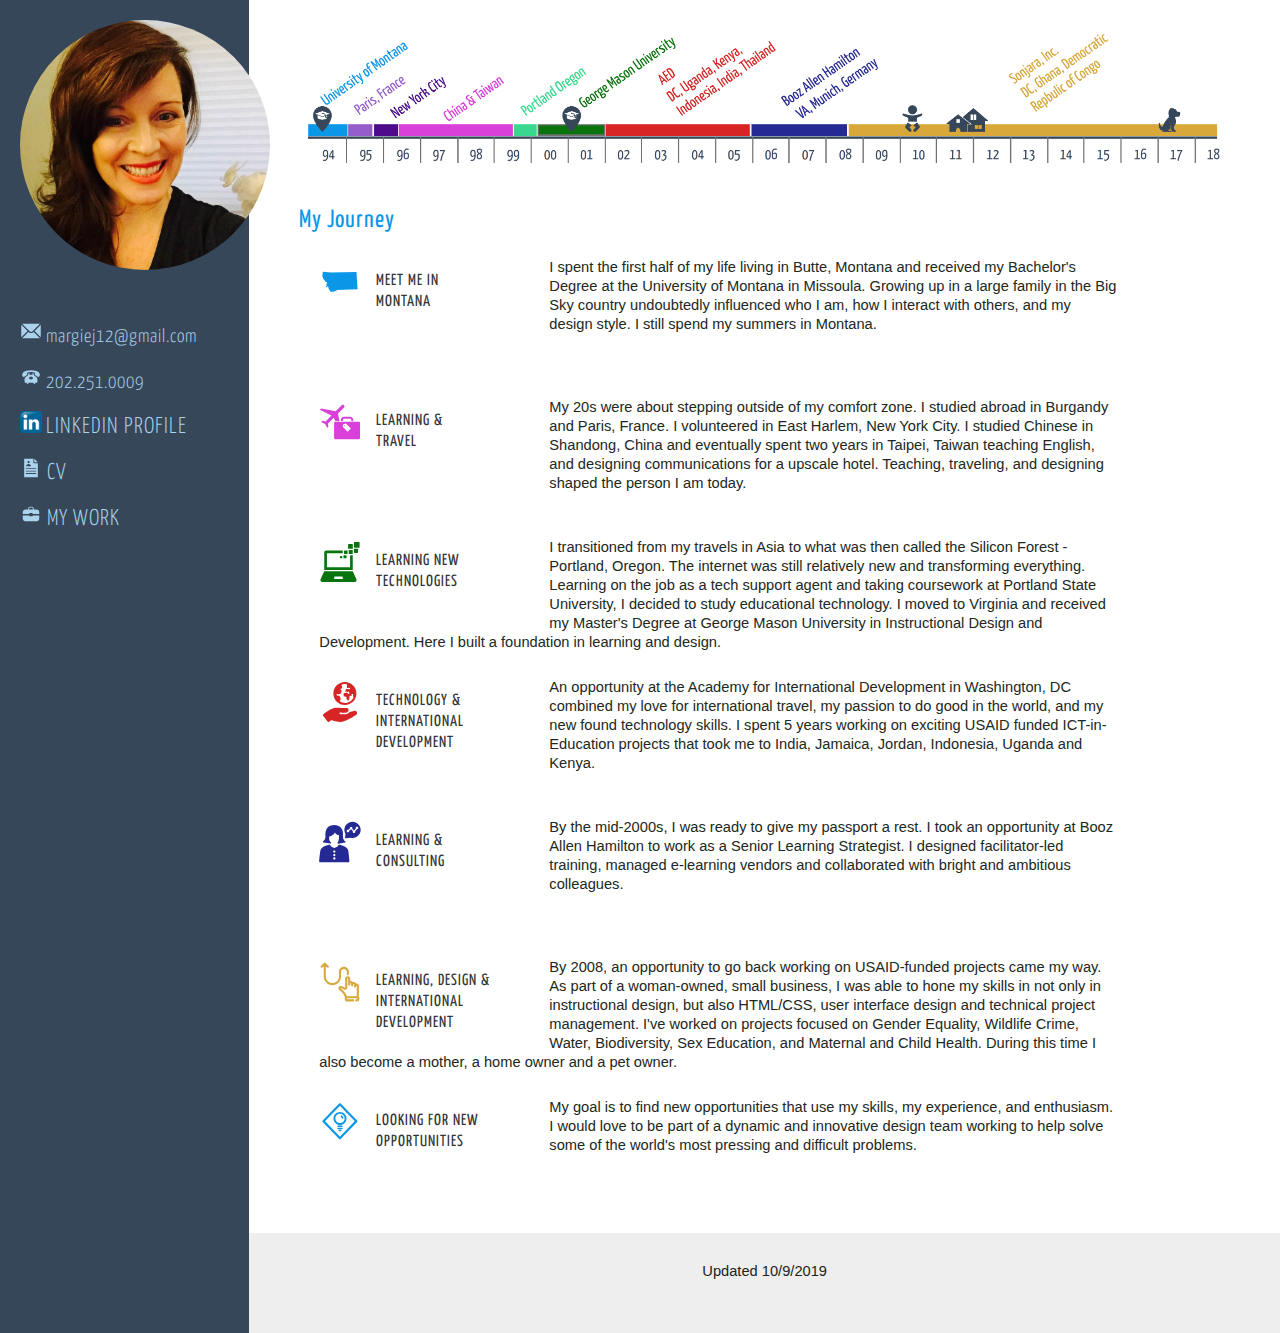
==== about.html @ 14c12695 "Improved icons" ====
<!doctype html>
<html lang="en">
<head>
<meta charset="utf-8">
<meta property="og:site_name" content="Margie Joyce Portfoilio" />
<meta property="og:title" content="Margie Joyce Design Portfolio" />
<meta property="og:image" content="images/mjoyce.png" />
<meta name="description" content="tbd" />
<meta name="keywords" content="Margie Joyce, Instructional Design, Learning and Design, Learning Strategist" />
<meta name="viewport" content="width=device-width, user-scalable=no"/>
<title>Margie Joyce, Learning and Design Strategist</title>
<link href="css/main.css" rel="stylesheet" type="text/css"> 
<link href="css/grid.css" rel="stylesheet" type="text/css"> 
<link href="css/mobile.css" rel="stylesheet" type="text/css"> 
<link href="css/fontello.css?" rel="stylesheet" type="text/css"> 
<link href="https://fonts.googleapis.com/css?family=Roboto:400,100italic,300italic,400italic,500,500italic,700,700italic,900,900italic,100,300' rel='stylesheet' type='text/css">
<link href="https://fonts.googleapis.com/css?family=Yanone+Kaffeesatz:200,300,400,700" rel="stylesheet">
</head>
<body>
<div id="utility_bar">
</div>
<div id="layout">
  <div id="leftnav">
    <div class="photo"><a href="index.html"><img src="images/mjoyce.jpeg" alt=""/></a></div>
    <div id="info"><img style="height: 22px; color: #fff" src="images/email.svg" alt="email icon"/> margiej12@gmail.com
      <p><img style="height: 22px; color: #fff" src="images/phone.svg" alt="phone icon"/>  202.251.0009</p>
    <p><img src="images/Linkedin.png" width="22" height="22" alt="linkedin"/> <a href="https://www.linkedin.com/in/margiejoyce12/" target="_blank">LINKEDIN PROFILE</a></p>
    <p><img style="height: 22px; color: #fff" src="images/resume.svg" alt="resume icon"/><a href="/resume.pdf" target="_blank"> CV</a></p>
    <p><img style="height: 22px;" src="images/work.svg" alt="work icon"/><a href="index.html"> My Work</a></p>
	</div></div>
  <div class="container"> 
    <div id="content">
		   <p><img src="images/timeline.png" width="100%" alt="timeline from 1994 to 2018"/></p>
     <h2>My Journey</h2>
	  <div class="card">
	    <h2><img src="images/montana.svg" alt="montana icon"/> Meet Me in<br>
Montana</h2>
       I spent the first half of my life living in Butte, Montana and received my Bachelor's Degree at the University of Montana in Missoula. Growing up in a large family in the Big Sky country undoubtedly influenced who I am, how I interact with others, and my design style. I still spend my summers in Montana.</div>
      <div class="card">
        <h2><img src="images/travel_pink.svg" alt="airplane icon"/> Learning &amp;<br>
Travel</h2>
        My 20s were about stepping outside of my comfort zone. I studied abroad in Burgandy and Paris, France. I volunteered in East Harlem, New York City. I studied Chinese in Shandong, China and eventually spent two years  in Taipei, Taiwan teaching English, and designing communications for a upscale hotel. Teaching, traveling, and designing shaped the person I am today.</div>
      <div class="card">
        <h2><img src="images/tech_green.svg" alt="mouse icon"/> Learning New Technologies</h2>
        I transitioned from my travels in Asia to what was then called the Silicon Forest - Portland, Oregon. The internet was still relatively new and transforming everything. Learning on the job as a tech support agent and taking coursework at Portland State University, I decided to  study educational technology. I moved to Virginia and received my Master's Degree at George Mason University in Instructional Design and Development. Here I built a foundation in learning and design. </div>
      <div class="card">
        <h2><img src="images/international.svg" alt="resume icon"/> TechnologY &amp; International Development</h2>
        An opportunity at the Academy for International Development in Washington, DC combined my love for international travel, my passion to do good in the world, and my new found technology skills. I spent 5 years working on exciting USAID funded ICT-in-Education projects that took me to India, Jamaica, Jordan, Indonesia, Uganda and Kenya.</div>
      <div class="card">
        <h2><img src="images/consulting.svg" alt="resume icon"/>  learning &amp;<br>
        Consulting</h2>
        By the mid-2000s, I was ready to give my passport a rest. I took an opportunity at Booz Allen Hamilton to work as a Senior Learning Strategist. I designed facilitator-led training, managed e-learning vendors and collaborated with bright and ambitious colleagues.</div>
      <div class="card">
        <h2><img src="images/ux_gold.svg" alt="ux patterns icon"/>  learning, Design &amp; International development </h2>
        By 2008, an opportunity to go back working on USAID-funded projects came my way. As part of a woman-owned, small business, I was able to hone my skills in not only in instructional design, but also HTML/CSS, user interface design and technical project management. I've worked on projects focused on Gender Equality, Wildlife Crime, Water, Biodiversity, Sex Education, and Maternal and Child Health. During this time I also become a mother, a home owner and a pet owner.</div>
      <div class="card">
        <h2> <img src="images/new_ops.svg" alt="ux patterns icon"/>looking for new opportunities </h2>
        My goal is to find new opportunities that use my skills, my experience, and enthusiasm. I would love to be part of a dynamic and innovative design team working to help solve some of the world's most pressing and difficult problems. </div>
     
    </div>

	<div class="footer">Updated 10/9/2019</div></div>
</body>
</html>
---- css/main.css ----
@charset "utf-8";
/* CSS Document */


/* Color Palette:

#212721 - black
#438FB2 - turquoise
#003B56 - dark green
*/


html, body {
    height: 100%;
}

* {
	box-sizing: border-box;
	-webkit-print-color-adjust: exact;
}

body  {
margin: 0;
font-family: 'Roboto', sans-serif;	
font-size: 11pt;
line-height: 120%;
font-style: normal;
color: #212721;
vertical-align: top;
text-align: left;
background-color:#FFF;
padding:0px;
}

H1, H2, H3, H4, H5, H6 { 
font-family: 'Yanone Kaffeesatz', sans-serif;
letter-spacing: 1px;
}

H1 {
font-size: 420%;
letter-spacing:3px;
text-transform:uppercase;
font-weight:300;
vertical-align:bottom;
color:#37475A;
margin-bottom: 0px;
line-height: 100%;
}

H2 {
font-size: 170%;
font-weight:400;
letter-spacing:1px;
margin-bottom:0px;
color: #0A97E8;
line-height: 130%;
}

H3 {
font-size: 150%;
font-weight: 400;
line-height: 120%;
}


H4 {
font-size: 110%;
font-weight:600;
}

a:link {
	color:#0A97E8;
	text-decoration: none;
	font-family: 'Yanone Kaffeesatz', sans-serif;
	font-size: 120%;
}

a:visited {
	color: #0A97E8;
	text-decoration: none;
}

a:hover {
	color: #0A97E8;
	text-decoration: underline;
	font-family: 'Yanone Kaffeesatz', sans-serif;
}

a.button {
    color: #fff;
    font-weight: 500;
}

#layout 
{
    display: flex;
  
}

#layout .content {
    flex: 1;
    margin: 0 20px;
}

#layout .content #container
{
	margin-top: 0;
}

#leftnav {
    background-color: #37475A;
    color: #ABD3EB;
    width: 300px;
    padding: 20px;
	font-size: 130%;
	font-weight: 300;
	letter-spacing: 1px;
	font-family: 'Yanone Kaffeesatz', sans-serif;	
}

#leftnav a{
	color:#ABD3EB;
	text-decoration: none;
	text-transform: uppercase;
	
}
.blue_panel {
background-color: #ABD3EB;
width: 100%;
margin: 0px;
padding: 20px 50px;
min-height: 400px;
	
}

.container {
width: 100%;
}

#content {
padding: 15px 50px;
}

.box{
width: 250px;
height: 300px;
padding: 15px;
}

.box img {
width: 50px;
float:left;
margin-right: 12px;	
}


.photo {
width: 300px;
position: absolute;
top: 20px;
display: block;
}

.photo img {
width: 250px;
border-radius: 50%;
display: block;
}

.footer {
min-height: 100px;
color: #222;
padding: 30px;
background-color: #eee;
text-align: center;
}

.card {
width: 90%;
padding: 20px;
height: 100px;
margin-bottom: 40px;
line-height: 130%;

}

.card h2 {
	float:left;
	margin-right: 30px;
	text-transform: uppercase;
	font-size: 110%;
	width: 200px;
	color: #333;
	margin-bottom: 15px;

}

.card  img {
    height: 42px;
    float: left;
    margin-right: 15px;
    margin-top: -10px;
	margin-bottom: 25px
}

#title {
	color: #fff;
	margin-top: 250px;
}

#header_panel {
width: 100%;
margin: 0px;
padding: 20px 50px;
background: #DBE5E9;
	
}



.gray_panel {
    background-color:  #DBE5E9;
    width: 100%;
    margin: 0px;
    padding: 20px 100px 50px 50px;
    min-height: auto;
    line-height: 140%;
    font-size: 115%;
}

.white_panel {
    background-color:#ededed;
    width: 100%;
    margin: 0px;
    padding: 10px 40px;
    min-height: auto;
    line-height: 140%;
    font-size: 115%;
}

#info {
	margin-top: 300px
}

.button {
    background: #37475A;
    color: #fff;
    padding: 12px;
    border-radius: 4px;
    display: block;
    width: 200px;
    text-align: center;
    text-decoration: none;
	margin-top: 12px;
}
---- css/grid.css ----
@charset "utf-8";
/* CSS Document */

/*  RESPONSIVE GRID SECTIONS  */

.section {
	clear: both;
	padding: 0px;
	margin: 0px;
}

/*  COLUMN SETUP  */
.col {
	display: block;
	float:left;
	margin: 1% 0 1% .99%;
}
.col:first-child { margin-left: 0; }

/*  GROUPING  */
.group:before,
.group:after { content:""; display:table; }
.group:after { clear:both;}
.group { zoom:1; /* For IE 6/7 */ }

/* GRID OF TWO */
.span_1_of_2 {
    width: 48.2%;
}
.span_2_of_2 {
	width: 100%;
}

/*  GRID OF THREE  */
.span_3_of_3 {
	width: 100%;
}
.span_2_of_3 {
	width: 66.1%;
}
.span_1_of_3 {
	width: 32.2%;
}

/*  GRID OF FOUR  */
.span_4_of_4 {
	width: 100%;
}
.span_3_of_4 {
	width: 75%;
}
.span_2_of_4 {
	width: 48%;
}
.span_1_of_4 {
	width: 24.8%;
}
.col.span_1_of_4 {
    margin: 0 0 1px 1px;
}


/*  GRID OF FIVE  */
.span_5_of_5 {
	width: 100%;
}
.span_4_of_5 {
	width: 79.68%;
}
.span_3_of_5 {
	width: 59.36%;
}
.span_2_of_5 {
	width: 39.04%;
}
.span_1_of_5 {
	width: 18.72%;
}

/*  GRID OF SEVEN   ============================================================================= */


.span_7_of_7 {
	width: 100%;
}

.span_6_of_7 {
	width: 85.48%;
}

.span_5_of_7 {
  	width: 70.97%;
}

.span_4_of_7 {
  	width: 56.45%;
}

.span_3_of_7 {
  	width: 41.94%;
}

.span_2_of_7 {
  	width: 27.42%;
}

.span_1_of_7 {
  	width: 13.8%;
}
.col.span_1_of_7 {
    margin: 0 0 0 5px;
}


/*  GRID OF EIGHT  */
.span_8_of_8 {
	width: 100%;
}

.span_7_of_8 {
  	width: 87.35%;
}

.span_6_of_8 {
  	width: 74.7%;
}

.span_5_of_8 {
  	width: 62.05%;
}

.span_4_of_8 {
  	width: 49.4%;
}

.span_3_of_8 {
  	width: 36.75%;
}

.span_2_of_8 {
  	width: 24.1%;
}

.span_1_of_8 {
  	width: 11.45%;
}

/*  GO FULL WIDTH BELOW 480 PIXELS */
@media only screen and (max-width: 480px) {
	.col {  margin: 1% 0 1% 0%; }
	.span_1_of_8, .span_2_of_8, .span_3_of_8, .span_4_of_8, .span_5_of_8, .span_6_of_8, .span_7_of_8, .span_8_of_8 { width: 100%; }
}

@media only screen and (max-width: 480px) {
	.col {  margin: 1% 0 1% 0%; }
	.span_1_of_5, .span_2_of_5, .span_3_of_5, .span_4_of_5, .span_5_of_5 { width: 100%; }
}
---- css/mobile.css ----
@charset "utf-8";
/* CSS Document */

/*  GO FULL WIDTH BELOW 1200 PIXELS */
@media only screen and (max-width: 1200px) {
	#content{
	width:	100%;
	padding: 20px;
	}
}


/*  GO FULL WIDTH BELOW 800 PIXELS */
@media only screen and (max-width: 800px) {
.photo img{
	width:	100px;
	}
	
#leftnav {
    width: 180px;
    padding: 12px;
    font-size: 70%;
}
	
	.blue_panel {
    width: 100%;
    padding: 20px 20px;
}
	.box {
    width: 100%;
    height: auto;
    padding: 12px;
	font-size: 80%;
}
	
	.box h3 {
    font-size: 130%;
	}
	
	#info {
	margin-top: 120px;
}

#header h1{
 	font-size: 200%;
	font-weight: 500;
	
}	

#header h2 {
		font-size: 100%
	}
	
.col.span_1_of_2
	{
		width: 100%;
	}

.col.span_1_of_3
	{
		width: 100%;
	}
	
.col.span_2_of_3 {

    width: 100%;

}

.col.span_1_of_4 {

    width: 100%;

}

.gray_panel {
	padding: 12px 20px;
	font-size: 100%;
	}
	
.white_panel {
	padding: 12px 20px;
	font-size: 100%;
	}	
#header_panel {
padding: 20px;
	
}	
	

}
/*  GO FULL WIDTH BELOW 480 PIXELS */
@media only screen and (max-width: 480px) {
	.col {  margin: 1% 0 1% 0%; }
	.span_1_of_8, .span_2_of_8, .span_3_of_8, .span_4_of_8, .span_5_of_8, .span_6_of_8, .span_7_of_8, .span_8_of_8 { width: 100%; }
}

@media only screen and (max-width: 480px) {
	.col {  margin: 1% 0 1% 0%; }
	.span_1_of_5, .span_2_of_5, .span_3_of_5, .span_4_of_5, .span_5_of_5 { width: 100%; }
}
---- css/fontello.css ----
@font-face {
  font-family: 'fontello';
  src: url('../font/fontello.eot?28013731');
  src: url('../font/fontello.eot?28013731#iefix') format('embedded-opentype'),
       url('../font/fontello.woff2?28013731') format('woff2'),
       url('../font/fontello.woff?28013731') format('woff'),
       url('../font/fontello.ttf?28013731') format('truetype'),
       url('../font/fontello.svg?28013731#fontello') format('svg');
  font-weight: normal;
  font-style: normal;
}
/* Chrome hack: SVG is rendered more smooth in Windozze. 100% magic, uncomment if you need it. */
/* Note, that will break hinting! In other OS-es font will be not as sharp as it could be */
/*
@media screen and (-webkit-min-device-pixel-ratio:0) {
  @font-face {
    font-family: 'fontello';
    src: url('../font/fontello.svg?28013731#fontello') format('svg');
  }
}
*/
 
 [class^="icon-"]:before, [class*=" icon-"]:before {
  font-family: "fontello";
  font-style: normal;
  font-weight: normal;
  speak: none;
 
  display: inline-block;
  text-decoration: inherit;
  width: 1em;
  margin-right: .2em;
  text-align: center;
  /* opacity: .8; */
 
  /* For safety - reset parent styles, that can break glyph codes*/
  font-variant: normal;
  text-transform: none;
 
  /* fix buttons height, for twitter bootstrap */
  line-height: 1em;
 
  /* Animation center compensation - margins should be symmetric */
  /* remove if not needed */
  margin-left: .2em;
 
  /* you can be more comfortable with increased icons size */
  /* font-size: 120%; */
 
  /* Font smoothing. That was taken from TWBS */
  -webkit-font-smoothing: antialiased;
  -moz-osx-font-smoothing: grayscale;
 
  /* Uncomment for 3D effect */
  /* text-shadow: 1px 1px 1px rgba(127, 127, 127, 0.3); */
}
 
.icon-search:before { content: '\e800'; } /* '' */
.icon-mail:before { content: '\e801'; } /* '' */
.icon-mail-alt:before { content: '\e802'; } /* '' */
.icon-bookmark:before { content: '\e803'; } /* '' */
.icon-flag:before { content: '\e804'; } /* '' */
.icon-edit:before { content: '\e805'; } /* '' */
.icon-comment:before { content: '\e806'; } /* '' */
.icon-chat:before { content: '\e807'; } /* '' */
.icon-comment-empty:before { content: '\e808'; } /* '' */
.icon-chat-empty:before { content: '\e809'; } /* '' */
.icon-attention:before { content: '\e80a'; } /* '' */
.icon-file-pdf:before { content: '\e80b'; } /* '' */
.icon-rss:before { content: '\e80c'; } /* '' */
.icon-menu:before { content: '\e80d'; } /* '' */
.icon-cog-1:before { content: '\e80e'; } /* '' */
.icon-cog-alt:before { content: '\e80f'; } /* '' */
.icon-sliders:before { content: '\e810'; } /* '' */
.icon-calendar:before { content: '\e811'; } /* '' */
.icon-down-open:before { content: '\e812'; } /* '' */
.icon-left-open:before { content: '\e813'; } /* '' */
.icon-up-open:before { content: '\e814'; } /* '' */
.icon-angle-double-left:before { content: '\e815'; } /* '' */
.icon-angle-double-right:before { content: '\e816'; } /* '' */
.icon-sort-up:before { content: '\e817'; } /* '' */
.icon-cubes:before { content: '\e818'; } /* '' */
.icon-brush:before { content: '\e819'; } /* '' */
.icon-user:before { content: '\e81a'; } /* '' */
.icon-user-add:before { content: '\e81b'; } /* '' */
.icon-info-circled:before { content: '\e81c'; } /* '' */
.icon-cog:before { content: '\e81d'; } /* '' */
.icon-down-open-1:before { content: '\e81e'; } /* '' */
.icon-left-open-1:before { content: '\e81f'; } /* '' */
.icon-right-open-1:before { content: '\e820'; } /* '' */
.icon-up-open-1:before { content: '\e821'; } /* '' */
.icon-arrows-ccw:before { content: '\e822'; } /* '' */
.icon-globe:before { content: '\e823'; } /* '' */
.icon-chart-line:before { content: '\e824'; } /* '' */
.icon-twitter-1:before { content: '\e825'; } /* '' */
.icon-facebook:before { content: '\e826'; } /* '' */
.icon-linkedin:before { content: '\e827'; } /* '' */
.icon-users-outline:before { content: '\e828'; } /* '' */
.icon-user-add-outline:before { content: '\e829'; } /* '' */
.icon-user-add-1:before { content: '\e82a'; } /* '' */
.icon-home:before { content: '\e82b'; } /* '' */
.icon-edit-1:before { content: '\e82c'; } /* '' */
.icon-cog-outline:before { content: '\e82d'; } /* '' */
.icon-cog-2:before { content: '\e82e'; } /* '' */
.icon-lightbulb:before { content: '\e82f'; } /* '' */
.icon-flow-merge:before { content: '\e830'; } /* '' */
.icon-puzzle:before { content: '\e831'; } /* '' */
.icon-twitter:before { content: '\e832'; } /* '' */
.icon-download:before { content: '\e833'; } /* '' */
.icon-chat-1:before { content: '\e834'; } /* '' */
.icon-spread:before { content: '\e835'; } /* '' */
.icon-acrobat:before { content: '\e836'; } /* '' */
.icon-download-alt:before { content: '\e837'; } /* '' */
.icon-lightbulb-1:before { content: '\e838'; } /* '' */
.icon-pencil:before { content: '\e839'; } /* '' */
.icon-doc:before { content: '\e83a'; } /* '' */
.icon-params:before { content: '\e83b'; } /* '' */
.icon-lightbulb-2:before { content: '\e83c'; } /* '' */
.icon-link:before { content: '\e83d'; } /* '' */
.icon-link-ext:before { content: '\e83e'; } /* '' */
.icon-link-ext-alt:before { content: '\e83f'; } /* '' */
.icon-gauge:before { content: '\e840'; } /* '' */
.icon-gauge-1:before { content: '\e841'; } /* '' */
.icon-print:before { content: '\e842'; } /* '' */
.icon-chart-bar:before { content: '\e843'; } /* '' */
.icon-chart-pie:before { content: '\e844'; } /* '' */
.icon-cancel:before { content: '\e845'; } /* '' */
.icon-ok:before { content: '\e846'; } /* '' */
.icon-picture:before { content: '\e847'; } /* '' */
.icon-trash:before { content: '\e848'; } /* '' */
.icon-doc-text-inv:before { content: '\e849'; } /* '' */
.icon-pin:before { content: '\e84a'; } /* '' */
.icon-bank:before { content: '\e84b'; } /* '' */
.icon-chat-2:before { content: '\e84c'; } /* '' */
.icon-toggle-on:before { content: '\e84d'; } /* '' */
.icon-pencil-1:before { content: '\e84e'; } /* '' */
.icon-help-circled:before { content: '\e84f'; } /* '' */
.icon-help-circled-alt:before { content: '\e850'; } /* '' */
.icon-clone-plus:before { content: '\e851'; } /* '' */
.icon-publish:before { content: '\e852'; } /* '' */
.icon-lock:before { content: '\e853'; } /* '' */
.icon-star:before { content: '\e854'; } /* '' */
.icon-star-empty:before { content: '\e855'; } /* '' */
.icon-star-half:before { content: '\e856'; } /* '' */
.icon-star-half-alt:before { content: '\e857'; } /* '' */
.icon-globe-alt-outline:before { content: '\e858'; } /* '' */
.icon-globe-alt:before { content: '\e859'; } /* '' */
.icon-arrows-cw:before { content: '\e85a'; } /* '' */
.icon-address:before { content: '\e85b'; } /* '' */
.icon-chart-pie-1:before { content: '\e85c'; } /* '' */
.icon-key:before { content: '\e85d'; } /* '' */
.icon-bookmark-empty:before { content: '\e85e'; } /* '' */
.icon-key-1:before { content: '\e85f'; } /* '' */
.icon-pencil-2:before { content: '\e860'; } /* '' */
.icon-level-up:before { content: '\e861'; } /* '' */
.icon-undo:before { content: '\e862'; } /* '' */
.icon-plus-squared:before { content: '\e863'; } /* '' */
.icon-minus:before { content: '\e864'; } /* '' */
.icon-attention-circled:before { content: '\e865'; } /* '' */
.icon-switch:before { content: '\e866'; } /* '' */
.icon-orientation-portrait:before { content: '\e867'; } /* '' */
.icon-orientation-landscape:before { content: '\e868'; } /* '' */
.icon-file-word:before { content: '\e869'; } /* '' */
.icon-plus:before { content: '\e86a'; } /* '' */
.icon-comms:before { content: '\e86b'; } /* '' */
.icon-docs:before { content: '\e86c'; } /* '' */
.icon-doc-text:before { content: '\e86d'; } /* '' */
.icon-megaphone:before { content: '\e86e'; } /* '' */
.icon-resize-full:before { content: '\e86f'; } /* '' */
.icon-down-big:before { content: '\e8ba'; } /* '' */
.icon-up-big:before { content: '\e8bd'; } /* '' */
.icon-list-numbered:before { content: '\e902'; } /* '' */
.icon-table:before { content: '\e907'; } /* '' */
.icon-check:before { content: '\e91a'; } /* '' */
.icon-check-empty:before { content: '\e91b'; } /* '' */
.icon-sort:before { content: '\e947'; } /* '' */
.icon-sort-down:before { content: '\e948'; } /* '' */
.icon-logout:before { content: '\f02d'; } /* '' */
.icon-upload:before { content: '\f02f'; } /* '' */
.icon-move:before { content: '\f047'; } /* '' */
.icon-clone:before { content: '\f24d'; } /* '' */
.icon-map-signs:before { content: '\f277'; } /* '' */
.icon-user-circle:before { content: '\f2bd'; } /* '' */
.icon-user-circle-o:before { content: '\f2be'; } /* '' */
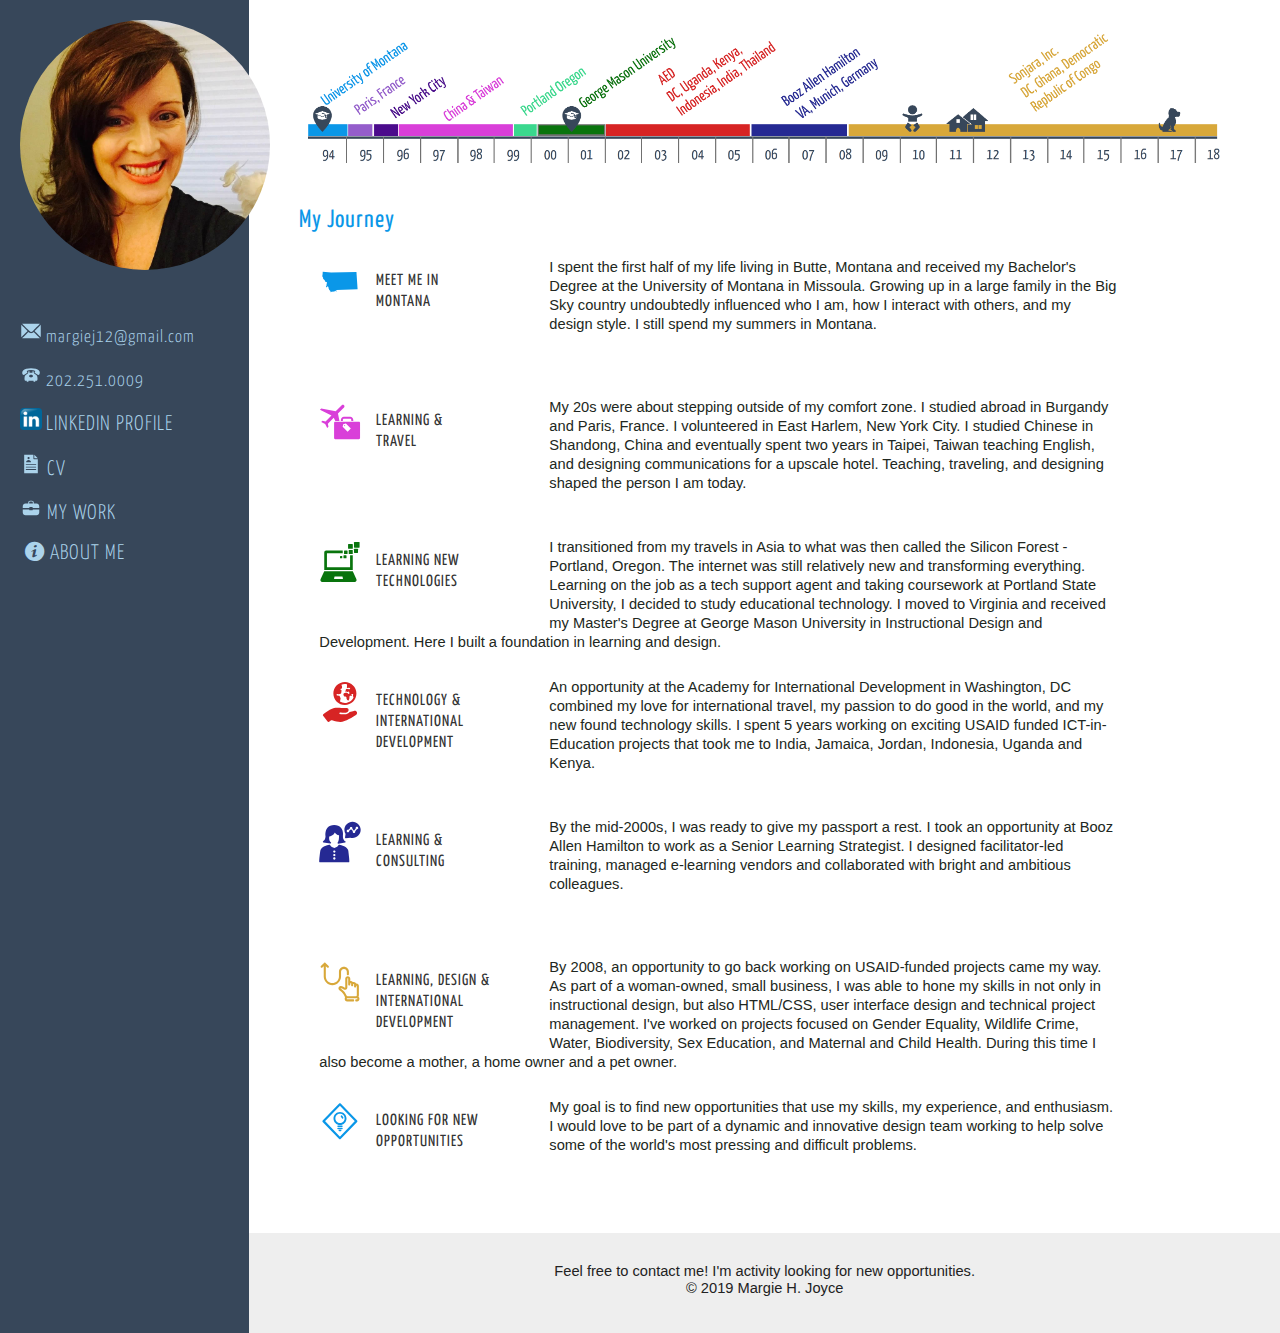
==== commit 360a8e27: "updated footer" ====
--- a/about.html
+++ b/about.html
@@ -24,9 +24,10 @@
     <div class="photo"><a href="index.html"><img src="images/mjoyce.jpeg" alt=""/></a></div>
     <div id="info"><img style="height: 22px; color: #fff" src="images/email.svg" alt="email icon"/> margiej12@gmail.com
       <p><img style="height: 22px; color: #fff" src="images/phone.svg" alt="phone icon"/>  202.251.0009</p>
-    <p><img src="images/Linkedin.png" width="22" height="22" alt="linkedin"/> <a href="https://www.linkedin.com/in/margiejoyce12/" target="_blank">LINKEDIN PROFILE</a></p>
+    <p><img src="images/Linkedin.png" width="22" height="22" alt="linkedin"/> <a href="https://www.linkedin.com/in/margiejoyce12/" target="_blank">LinkedIn Profile</a></p>
     <p><img style="height: 22px; color: #fff" src="images/resume.svg" alt="resume icon"/><a href="/resume.pdf" target="_blank"> CV</a></p>
     <p><img style="height: 22px;" src="images/work.svg" alt="work icon"/><a href="index.html"> My Work</a></p>
+	<p><a href="about.html"> <i class="icon-info-circled"></i>About Me </a></p>
 	</div></div>
   <div class="container"> 
     <div id="content">
@@ -59,7 +60,8 @@
      
     </div>
 
-	<div class="footer">Updated 10/9/2019</div></div>
+<div class="footer">Feel free to contact me! I'm activity looking for new opportunities.<br>
+© 2019 Margie H. Joyce</div>
 </body>
 </html>
 
--- a/css/main.css
+++ b/css/main.css
@@ -74,6 +74,7 @@
 	text-decoration: none;
 	font-family: 'Yanone Kaffeesatz', sans-serif;
 	font-size: 120%;
+	letter-spacing: 1px;
 }
 
 a:visited {
@@ -113,7 +114,7 @@
     color: #ABD3EB;
     width: 300px;
     padding: 20px;
-	font-size: 130%;
+	font-size: 120%;
 	font-weight: 300;
 	letter-spacing: 1px;
 	font-family: 'Yanone Kaffeesatz', sans-serif;	
@@ -123,6 +124,12 @@
 	color:#ABD3EB;
 	text-decoration: none;
 	text-transform: uppercase;
+	
+}
+
+#leftnav img {
+	height: 22px;
+	width: auto;
 	
 }
 .blue_panel {
@@ -157,13 +164,15 @@
 
 .photo {
 width: 300px;
+height: 300px;
 position: absolute;
 top: 20px;
 display: block;
 }
 
-.photo img {
+#leftnav .photo img {
 width: 250px;
+height: 250px;
 border-radius: 50%;
 display: block;
 }
--- a/css/mobile.css
+++ b/css/mobile.css
@@ -12,8 +12,9 @@
 
 /*  GO FULL WIDTH BELOW 800 PIXELS */
 @media only screen and (max-width: 800px) {
-.photo img{
-	width:	100px;
+#leftnav .photo img {
+width: 100px;
+height: 100px;
 	}
 	
 #leftnav {
@@ -22,7 +23,13 @@
     font-size: 70%;
 }
 	
-	.blue_panel {
+#leftnav img {
+    height: 14px;
+}
+	
+	
+	
+.blue_panel {
     width: 100%;
     padding: 20px 20px;
 }
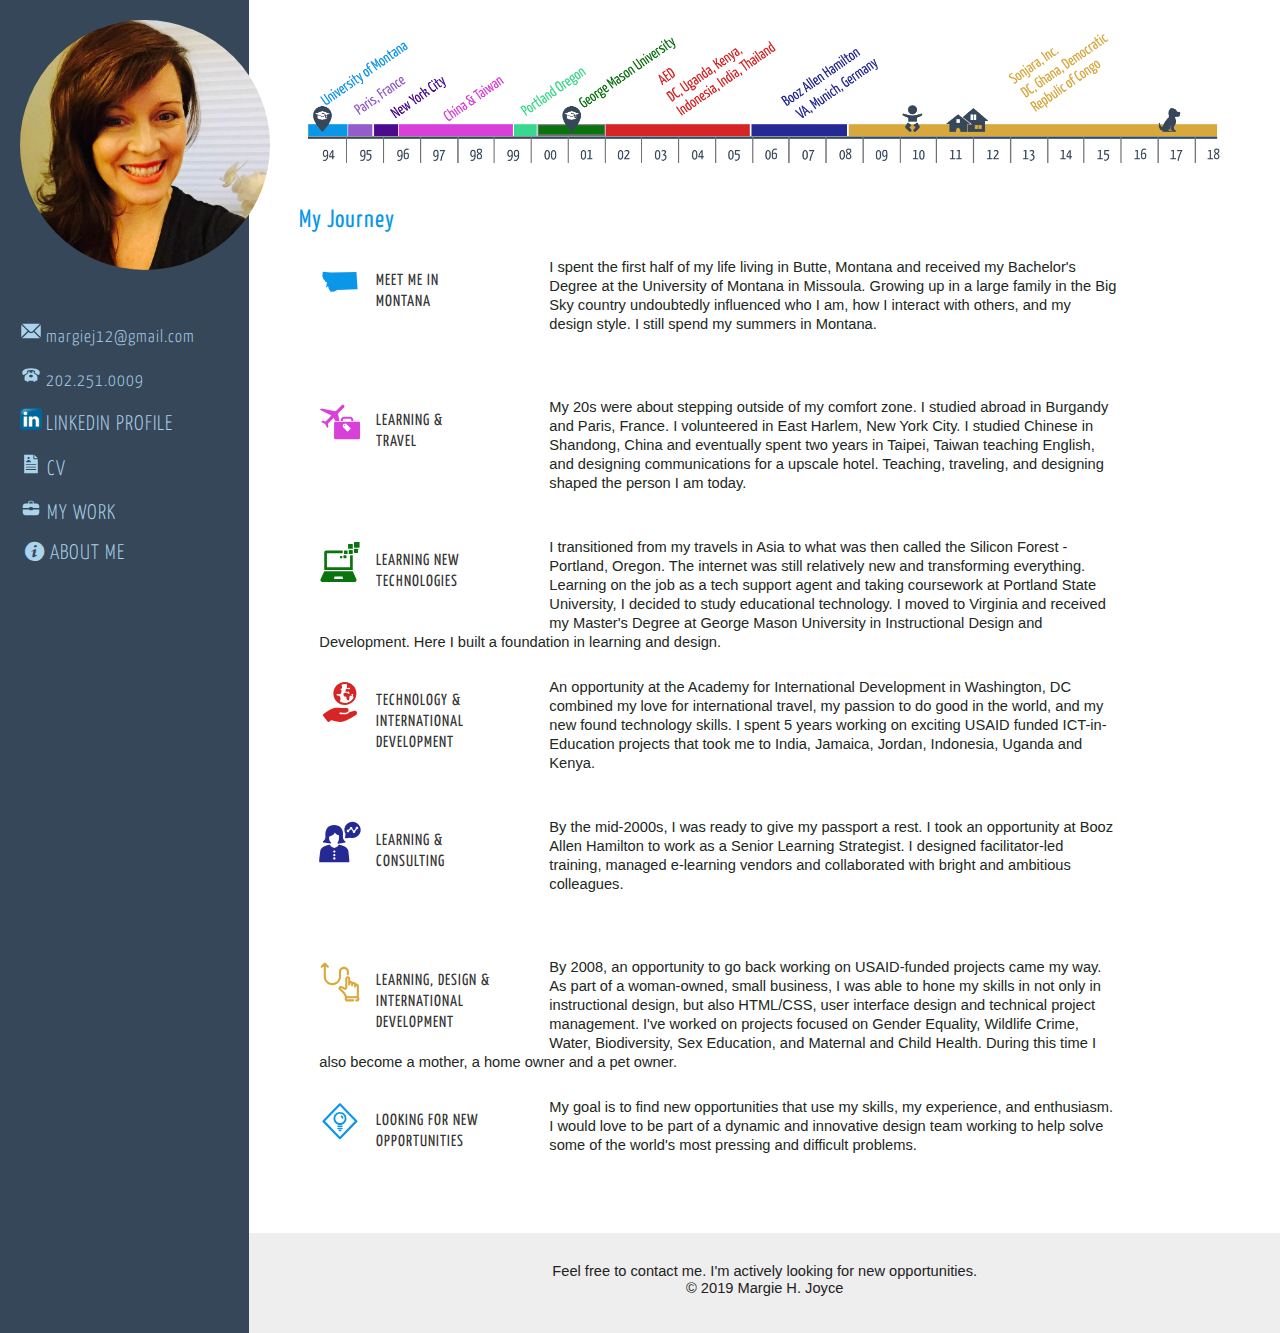
==== commit 2b3d7a75: "changes to footer" ====
--- a/about.html
+++ b/about.html
@@ -57,11 +57,9 @@
       <div class="card">
         <h2> <img src="images/new_ops.svg" alt="ux patterns icon"/>looking for new opportunities </h2>
         My goal is to find new opportunities that use my skills, my experience, and enthusiasm. I would love to be part of a dynamic and innovative design team working to help solve some of the world's most pressing and difficult problems. </div>
-     
     </div>
-
-<div class="footer">Feel free to contact me! I'm activity looking for new opportunities.<br>
-© 2019 Margie H. Joyce</div>
+<div class="footer">Feel free to contact me. I'm actively looking for new opportunities.<br>
+	© 2019 Margie H. Joyce</div></div></div>
 </body>
 </html>
 
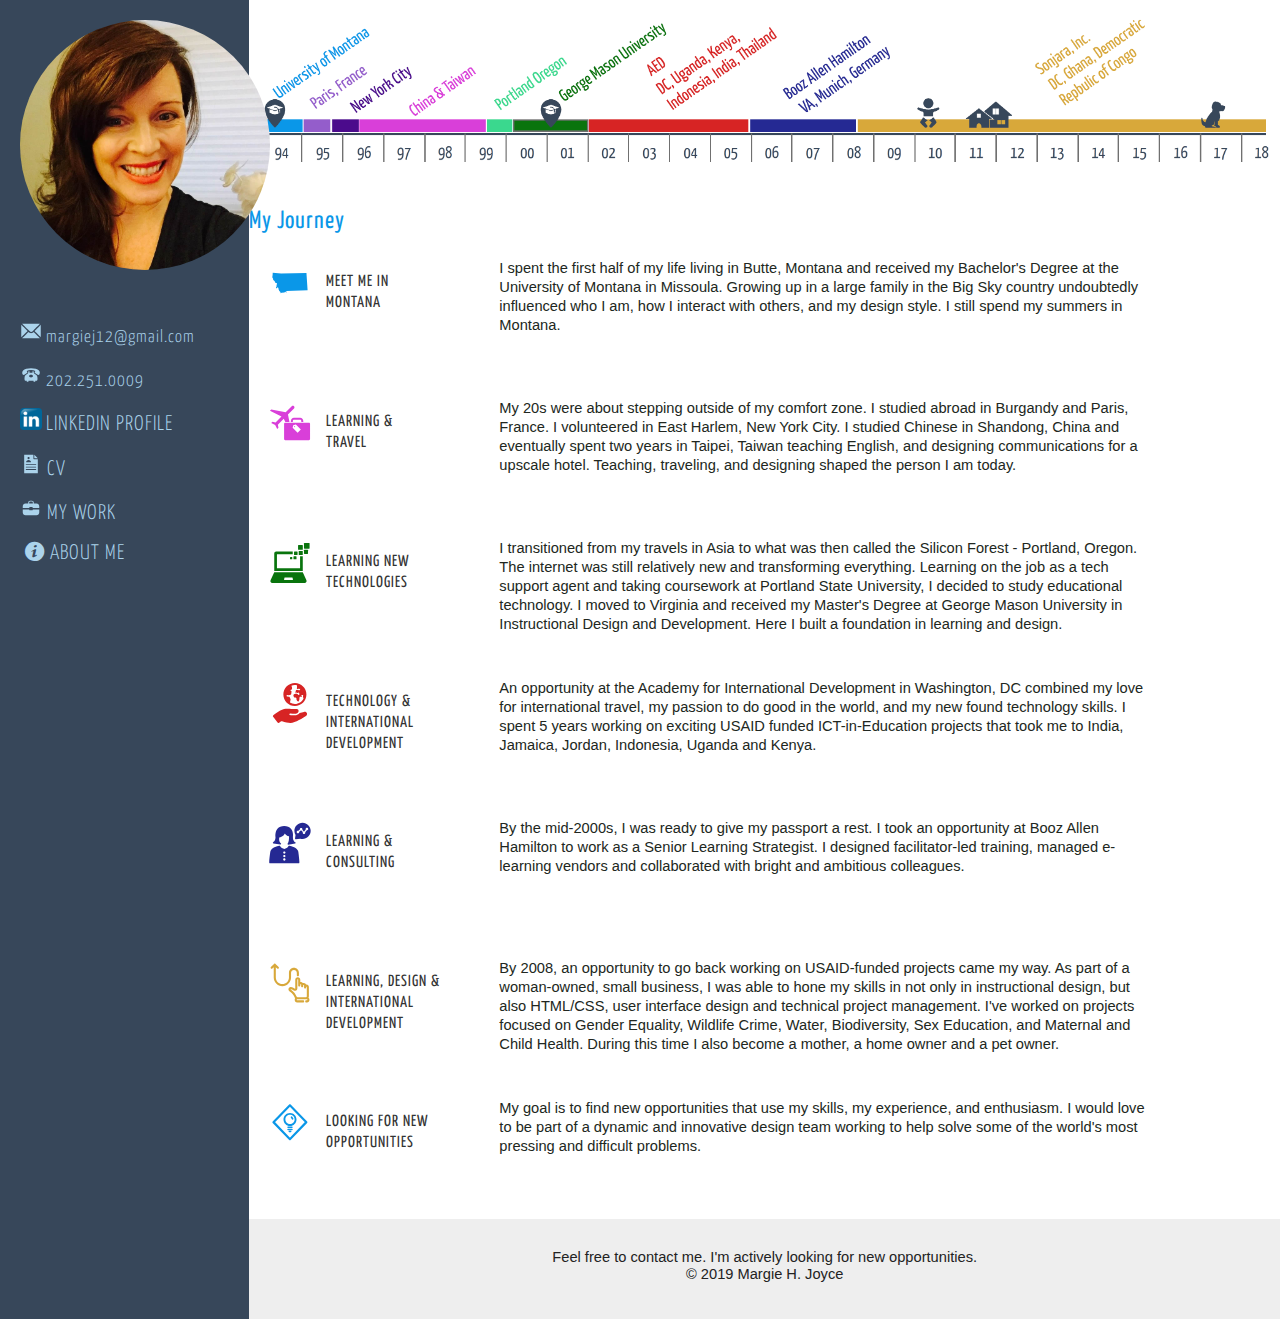
==== commit d8acc776: "added new page" ====
--- a/about.html
+++ b/about.html
@@ -17,8 +17,6 @@
 <link href="https://fonts.googleapis.com/css?family=Yanone+Kaffeesatz:200,300,400,700" rel="stylesheet">
 </head>
 <body>
-<div id="utility_bar">
-</div>
 <div id="layout">
   <div id="leftnav">
     <div class="photo"><a href="index.html"><img src="images/mjoyce.jpeg" alt=""/></a></div>
--- a/css/main.css
+++ b/css/main.css
@@ -1,13 +1,5 @@
 @charset "utf-8";
 /* CSS Document */
-
-
-/* Color Palette:
-
-#212721 - black
-#438FB2 - turquoise
-#003B56 - dark green
-*/
 
 
 html, body {
@@ -138,6 +130,7 @@
 margin: 0px;
 padding: 20px 50px;
 min-height: 400px;
+font-size: 115%;
 	
 }
 
@@ -145,8 +138,10 @@
 width: 100%;
 }
 
-#content {
-padding: 15px 50px;
+.sub_content {
+    padding: 10px;
+    width: 1200px;
+    margin: auto;
 }
 
 .box{
@@ -226,10 +221,8 @@
 	
 }
 
-
-
 .gray_panel {
-    background-color:  #DBE5E9;
+    background-color: #EBECEC;
     width: 100%;
     margin: 0px;
     padding: 20px 100px 50px 50px;
@@ -238,8 +231,18 @@
     font-size: 115%;
 }
 
+.blue_gray_panel {
+    background-color: #DBE5E9;
+    width: 100%;
+    margin: 0px;
+    padding: 20px 100px 50px 50px;
+    min-height: auto;
+    line-height: 140%;
+    font-size: 115%;
+}
+
 .white_panel {
-    background-color:#ededed;
+    background-color:#FFF;
     width: 100%;
     margin: 0px;
     padding: 10px 40px;
@@ -248,6 +251,9 @@
     font-size: 115%;
 }
 
+.box p {
+    font-size: 90%;
+}
 #info {
 	margin-top: 300px
 }
@@ -263,3 +269,52 @@
     text-decoration: none;
 	margin-top: 12px;
 }
+
+.box2 {
+	display: block;
+	width: 300px;
+}
+
+#utility_bar {
+width: 100%;
+height: 50px;
+background-color: #37475A;
+color: #ABD3EB;
+padding-top: 10px;
+}
+
+
+#utility_bar img {
+    margin-right: 7px;
+    margin-left: 12px;
+}
+
+#utility_bar i {
+    margin-right: 7px;
+    margin-left: 12px;
+}
+#utility_bar h1 {
+	font-size: 130%;
+	color: #fff;
+	margin-top: 5px;
+	margin-left: 120px;
+}
+
+#utility_bar .photo img {
+	width: 80px;
+	height: 80px;
+	border-radius: 50%;
+	margin-right: 50px;
+}
+.nav_links a {
+	color:#ABD3EB;
+	text-decoration: none;
+	text-transform: uppercase;
+}
+
+
+.nav_links {
+    float: right;
+    padding-right: 40px;
+    margin-top: -20px;
+}--- a/css/mobile.css
+++ b/css/mobile.css
@@ -3,12 +3,12 @@
 
 /*  GO FULL WIDTH BELOW 1200 PIXELS */
 @media only screen and (max-width: 1200px) {
-	#content{
+	#content  {
 	width:	100%;
-	padding: 20px;
+	padding: 20px;	
 	}
+	
 }
-
 
 /*  GO FULL WIDTH BELOW 800 PIXELS */
 @media only screen and (max-width: 800px) {
@@ -89,12 +89,16 @@
 	padding: 12px 20px;
 	font-size: 100%;
 	}	
+	
+.blue_gray_panel {
+	padding: 12px 20px;
+	font-size: 100%;		
+	}	
+	
 #header_panel {
 padding: 20px;
-	
 }	
 	
-
 }
 /*  GO FULL WIDTH BELOW 480 PIXELS */
 @media only screen and (max-width: 480px) {
--- a/css/fontello.css
+++ b/css/fontello.css
@@ -1,11 +1,11 @@
 @font-face {
   font-family: 'fontello';
-  src: url('../font/fontello.eot?28013731');
-  src: url('../font/fontello.eot?28013731#iefix') format('embedded-opentype'),
-       url('../font/fontello.woff2?28013731') format('woff2'),
-       url('../font/fontello.woff?28013731') format('woff'),
-       url('../font/fontello.ttf?28013731') format('truetype'),
-       url('../font/fontello.svg?28013731#fontello') format('svg');
+  src: url('../font/fontello.eot?89839304');
+  src: url('../font/fontello.eot?89839304#iefix') format('embedded-opentype'),
+       url('../font/fontello.woff2?89839304') format('woff2'),
+       url('../font/fontello.woff?89839304') format('woff'),
+       url('../font/fontello.ttf?89839304') format('truetype'),
+       url('../font/fontello.svg?89839304#fontello') format('svg');
   font-weight: normal;
   font-style: normal;
 }
@@ -15,7 +15,7 @@
 @media screen and (-webkit-min-device-pixel-ratio:0) {
   @font-face {
     font-family: 'fontello';
-    src: url('../font/fontello.svg?28013731#fontello') format('svg');
+    src: url('../font/fontello.svg?89839304#fontello') format('svg');
   }
 }
 */
@@ -181,4 +181,5 @@
 .icon-clone:before { content: '\f24d'; } /* '' */
 .icon-map-signs:before { content: '\f277'; } /* '' */
 .icon-user-circle:before { content: '\f2bd'; } /* '' */
-.icon-user-circle-o:before { content: '\f2be'; } /* '' */+.icon-user-circle-o:before { content: '\f2be'; } /* '' */
+.icon-linkedin-squared:before { content: '\f30c'; } /* '' */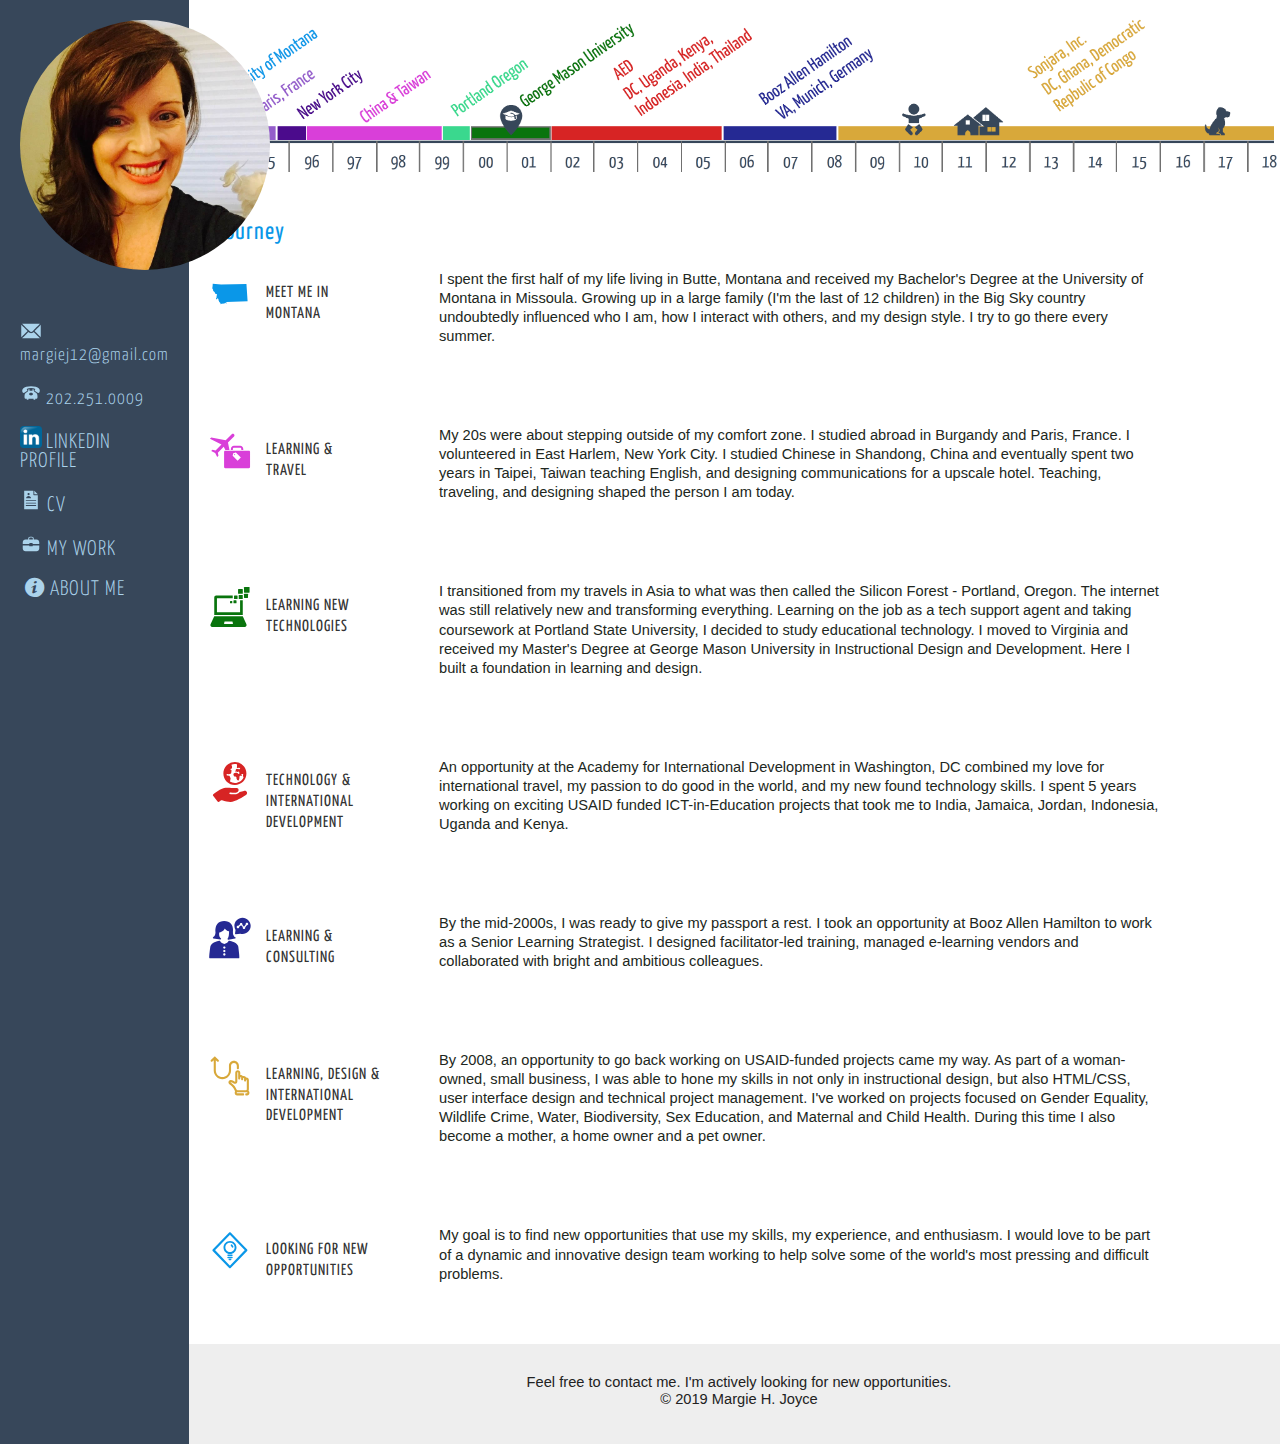
==== commit f5974f9f: "bio changes" ====
--- a/about.html
+++ b/about.html
@@ -34,7 +34,7 @@
 	  <div class="card">
 	    <h2><img src="images/montana.svg" alt="montana icon"/> Meet Me in<br>
 Montana</h2>
-       I spent the first half of my life living in Butte, Montana and received my Bachelor's Degree at the University of Montana in Missoula. Growing up in a large family in the Big Sky country undoubtedly influenced who I am, how I interact with others, and my design style. I still spend my summers in Montana.</div>
+       I spent the first half of my life living in Butte, Montana and received my Bachelor's Degree at the University of Montana in Missoula. Growing up in a large family (I'm the last of 12 children) in the Big Sky country undoubtedly influenced who I am, how I interact with others, and my design style. I try to go there every summer.</div>
       <div class="card">
         <h2><img src="images/travel_pink.svg" alt="airplane icon"/> Learning &amp;<br>
 Travel</h2>
@@ -44,7 +44,7 @@
         I transitioned from my travels in Asia to what was then called the Silicon Forest - Portland, Oregon. The internet was still relatively new and transforming everything. Learning on the job as a tech support agent and taking coursework at Portland State University, I decided to  study educational technology. I moved to Virginia and received my Master's Degree at George Mason University in Instructional Design and Development. Here I built a foundation in learning and design. </div>
       <div class="card">
         <h2><img src="images/international.svg" alt="resume icon"/> TechnologY &amp; International Development</h2>
-        An opportunity at the Academy for International Development in Washington, DC combined my love for international travel, my passion to do good in the world, and my new found technology skills. I spent 5 years working on exciting USAID funded ICT-in-Education projects that took me to India, Jamaica, Jordan, Indonesia, Uganda and Kenya.</div>
+        <div class="bio-text">An opportunity at the Academy for International Development in Washington, DC combined my love for international travel, my passion to do good in the world, and my new found technology skills. I spent 5 years working on exciting USAID funded ICT-in-Education projects that took me to India, Jamaica, Jordan, Indonesia, Uganda and Kenya.</div></div>
       <div class="card">
         <h2><img src="images/consulting.svg" alt="resume icon"/>  learning &amp;<br>
         Consulting</h2>
--- a/css/main.css
+++ b/css/main.css
@@ -183,7 +183,6 @@
 .card {
 width: 90%;
 padding: 20px;
-height: 100px;
 margin-bottom: 40px;
 line-height: 130%;
 
@@ -300,6 +299,12 @@
 	margin-left: 120px;
 }
 
+#utility_bar .photo {
+ width: 80px;
+ height: 80px;
+top: 2px;
+}
+
 #utility_bar .photo img {
 	width: 80px;
 	height: 80px;
@@ -317,4 +322,14 @@
     float: right;
     padding-right: 40px;
     margin-top: -20px;
-}+}
+
+#content {
+    width: 1100px;
+    margin: auto;
+}
+
+.bio_text {
+	float:left;
+	height: 200px
+}
--- a/css/mobile.css
+++ b/css/mobile.css
@@ -7,6 +7,23 @@
 	width:	100%;
 	padding: 20px;	
 	}
+	
+.sub_content {
+    padding: 10px;
+    width: 100%;
+    margin: auto;
+}	
+
+#content {
+  width: 100%;
+  padding:20px;
+	}
+	
+.card h2 {
+	float:none;
+	font-size: 130%;
+
+}
 	
 }
 
@@ -27,20 +44,19 @@
     height: 14px;
 }
 	
-	
-	
 .blue_panel {
     width: 100%;
     padding: 20px 20px;
 }
-	.box {
+	
+.box {
     width: 100%;
     height: auto;
     padding: 12px;
 	font-size: 80%;
 }
 	
-	.box h3 {
+.box h3 {
     font-size: 130%;
 	}
 	
@@ -99,6 +115,35 @@
 padding: 20px;
 }	
 	
+	#utility_bar h1 {
+    font-size: 90%;
+    margin-top: 5px;
+    margin-left: 120px;
+	letter-spacing: 1px;
+}
+
+#utility_bar {
+    height: 80px;
+    padding-top: 10px;
+}
+
+#utility_bar i {
+    margin-right: 5px;
+    margin-left: 1px;
+}
+
+.nav_links {
+    float: right;
+    padding-right: 10px;
+    margin-top: 8px;
+    font-size: 70%;
+}
+	
+.card {
+    width: 90%;
+    height: auto;
+ }	
+	
 }
 /*  GO FULL WIDTH BELOW 480 PIXELS */
 @media only screen and (max-width: 480px) {
@@ -109,4 +154,5 @@
 @media only screen and (max-width: 480px) {
 	.col {  margin: 1% 0 1% 0%; }
 	.span_1_of_5, .span_2_of_5, .span_3_of_5, .span_4_of_5, .span_5_of_5 { width: 100%; }
-}
+
+}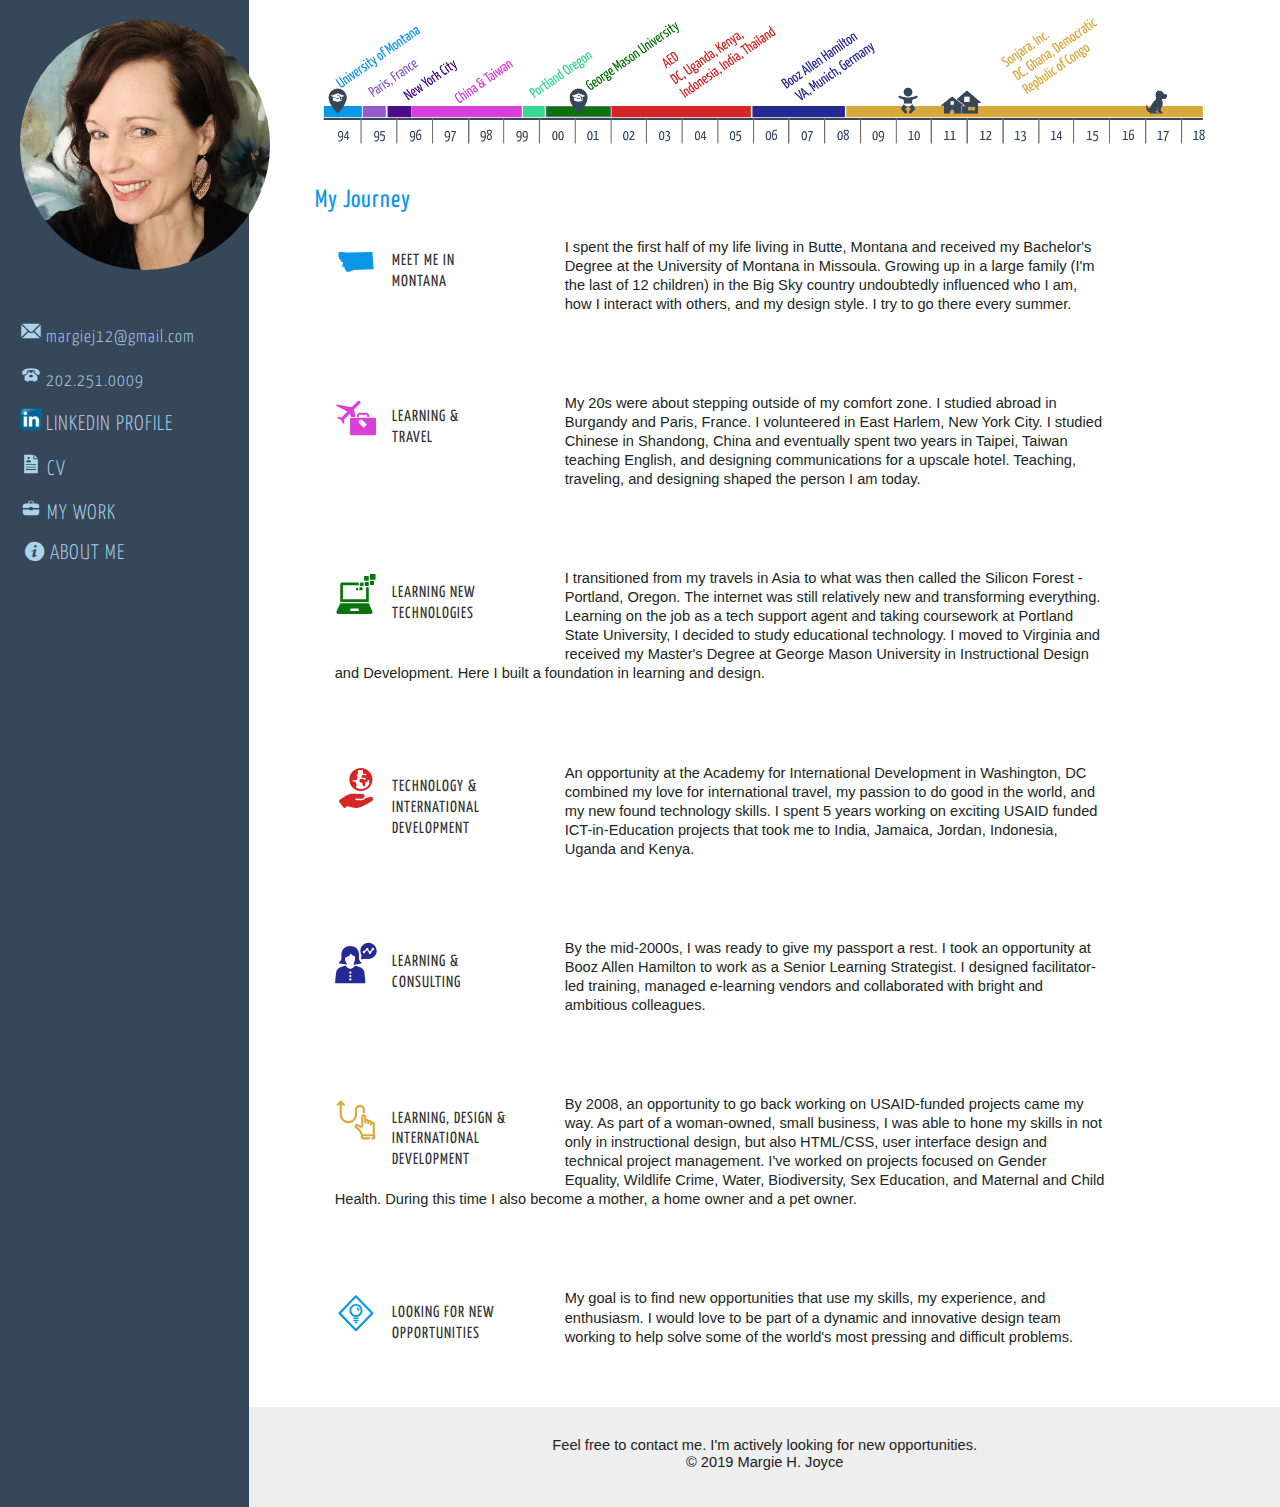
==== commit d9f65382: "Changes to home page - adding images and work descriptions" ====
--- a/about.html
+++ b/about.html
@@ -19,7 +19,7 @@
 <body>
 <div id="layout">
   <div id="leftnav">
-    <div class="photo"><a href="index.html"><img src="images/mjoyce.jpeg" alt=""/></a></div>
+    <div class="photo"><a href="index.html"><img src="images/mjoyce.png" alt=""/></a></div>
     <div id="info"><img style="height: 22px; color: #fff" src="images/email.svg" alt="email icon"/> margiej12@gmail.com
       <p><img style="height: 22px; color: #fff" src="images/phone.svg" alt="phone icon"/>  202.251.0009</p>
     <p><img src="images/Linkedin.png" width="22" height="22" alt="linkedin"/> <a href="https://www.linkedin.com/in/margiejoyce12/" target="_blank">LinkedIn Profile</a></p>
--- a/css/main.css
+++ b/css/main.css
@@ -159,7 +159,6 @@
 
 .photo {
 width: 300px;
-height: 300px;
 position: absolute;
 top: 20px;
 display: block;
--- a/css/mobile.css
+++ b/css/mobile.css
@@ -1,11 +1,20 @@
 @charset "utf-8";
 /* CSS Document */
 
+/*  GO FULL WIDTH BELOW 1400 PIXELS */
+@media only screen and (max-width: 1400px) {
+
+#content {
+    width: 900px;
+    margin: auto;
+}
+	}
+	
 /*  GO FULL WIDTH BELOW 1200 PIXELS */
 @media only screen and (max-width: 1200px) {
-	#content  {
+#content  {
 	width:	100%;
-	padding: 20px;	
+	margin: 20px;	
 	}
 	
 .sub_content {
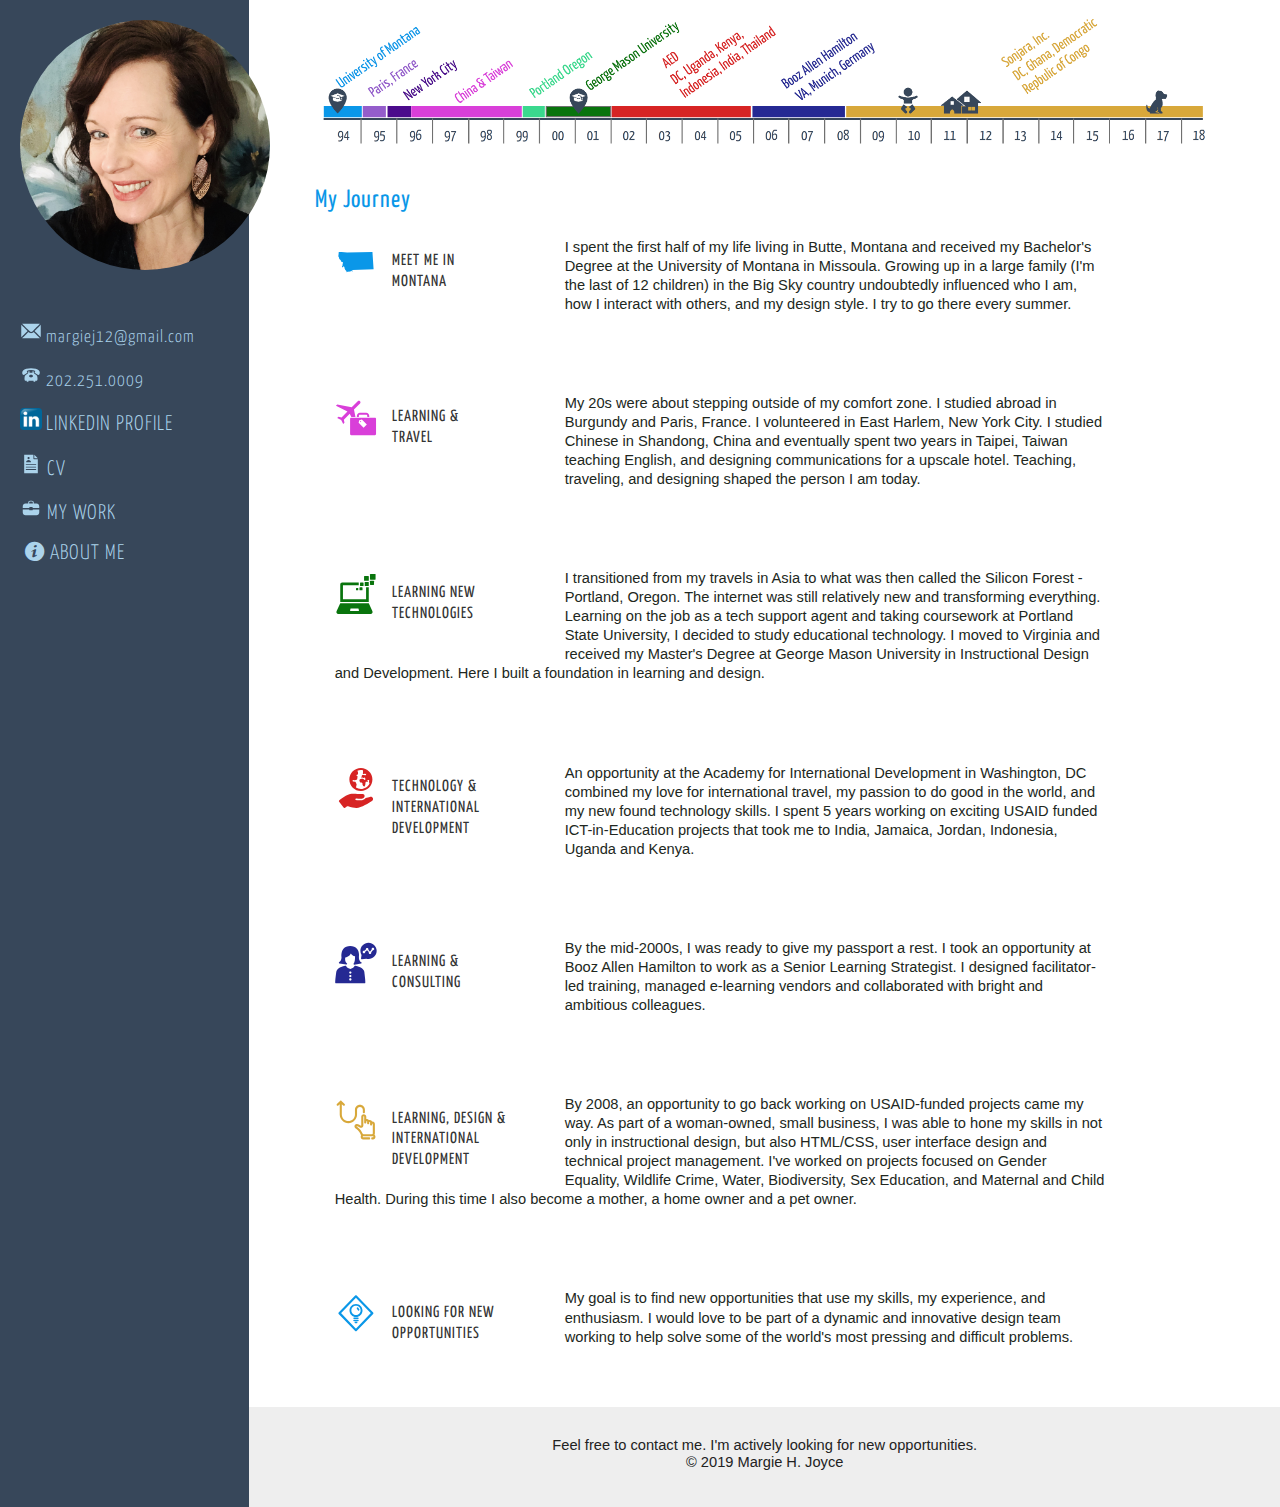
==== commit 22f95d3d: "spell check" ====
--- a/about.html
+++ b/about.html
@@ -38,7 +38,7 @@
       <div class="card">
         <h2><img src="images/travel_pink.svg" alt="airplane icon"/> Learning &amp;<br>
 Travel</h2>
-        My 20s were about stepping outside of my comfort zone. I studied abroad in Burgandy and Paris, France. I volunteered in East Harlem, New York City. I studied Chinese in Shandong, China and eventually spent two years  in Taipei, Taiwan teaching English, and designing communications for a upscale hotel. Teaching, traveling, and designing shaped the person I am today.</div>
+        My 20s were about stepping outside of my comfort zone. I studied abroad in Burgundy and Paris, France. I volunteered in East Harlem, New York City. I studied Chinese in Shandong, China and eventually spent two years  in Taipei, Taiwan teaching English, and designing communications for a upscale hotel. Teaching, traveling, and designing shaped the person I am today.</div>
       <div class="card">
         <h2><img src="images/tech_green.svg" alt="mouse icon"/> Learning New Technologies</h2>
         I transitioned from my travels in Asia to what was then called the Silicon Forest - Portland, Oregon. The internet was still relatively new and transforming everything. Learning on the job as a tech support agent and taking coursework at Portland State University, I decided to  study educational technology. I moved to Virginia and received my Master's Degree at George Mason University in Instructional Design and Development. Here I built a foundation in learning and design. </div>
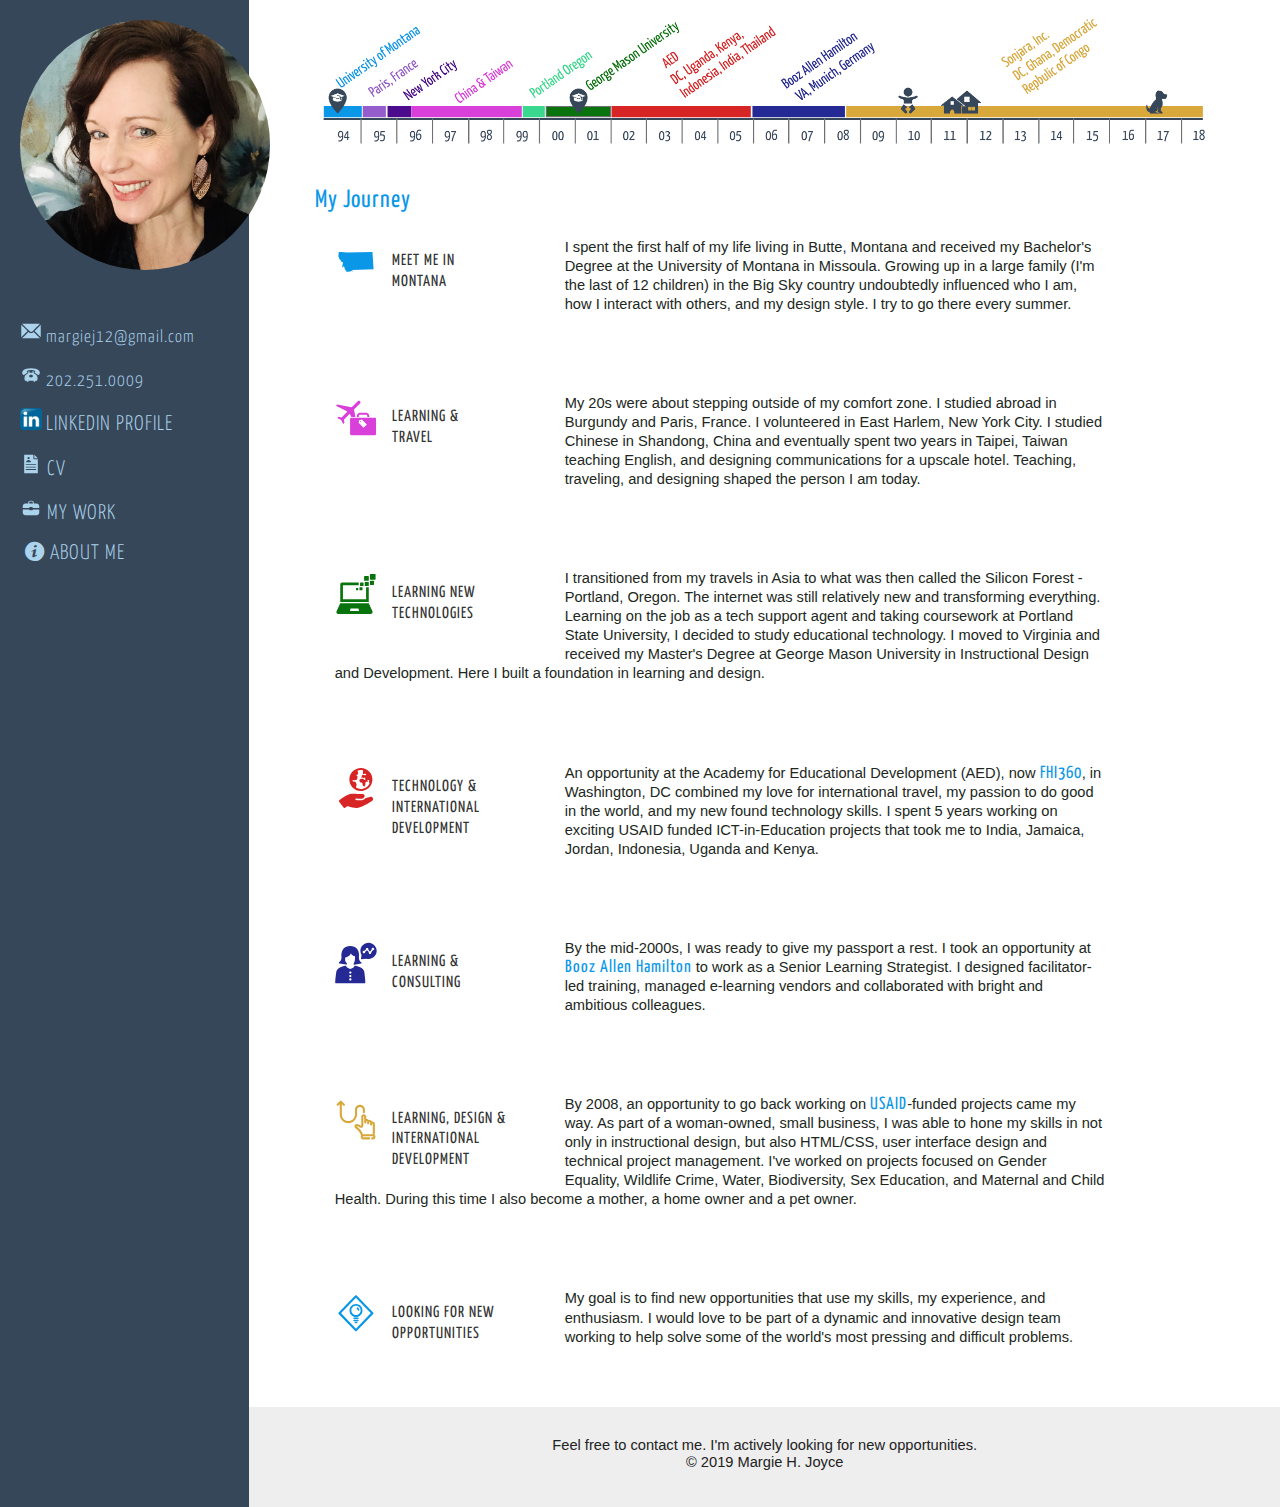
==== commit 6195bd88: "spell check" ====
--- a/about.html
+++ b/about.html
@@ -44,14 +44,14 @@
         I transitioned from my travels in Asia to what was then called the Silicon Forest - Portland, Oregon. The internet was still relatively new and transforming everything. Learning on the job as a tech support agent and taking coursework at Portland State University, I decided to  study educational technology. I moved to Virginia and received my Master's Degree at George Mason University in Instructional Design and Development. Here I built a foundation in learning and design. </div>
       <div class="card">
         <h2><img src="images/international.svg" alt="resume icon"/> TechnologY &amp; International Development</h2>
-        <div class="bio-text">An opportunity at the Academy for International Development in Washington, DC combined my love for international travel, my passion to do good in the world, and my new found technology skills. I spent 5 years working on exciting USAID funded ICT-in-Education projects that took me to India, Jamaica, Jordan, Indonesia, Uganda and Kenya.</div></div>
+        <div class="bio-text">An opportunity at the Academy for Educational Development (AED), now <a href="https://www.fhi360.org/" target="_blank">FHI360</a>, in Washington, DC combined my love for international travel, my passion to do good in the world, and my new found technology skills. I spent 5 years working on exciting USAID funded ICT-in-Education projects that took me to India, Jamaica, Jordan, Indonesia, Uganda and Kenya.</div></div>
       <div class="card">
         <h2><img src="images/consulting.svg" alt="resume icon"/>  learning &amp;<br>
         Consulting</h2>
-        By the mid-2000s, I was ready to give my passport a rest. I took an opportunity at Booz Allen Hamilton to work as a Senior Learning Strategist. I designed facilitator-led training, managed e-learning vendors and collaborated with bright and ambitious colleagues.</div>
+        By the mid-2000s, I was ready to give my passport a rest. I took an opportunity at <a href="https://www.boozallen.com/" target="_blank">Booz Allen Hamilton</a> to work as a Senior Learning Strategist. I designed facilitator-led training, managed e-learning vendors and collaborated with bright and ambitious colleagues.</div>
       <div class="card">
         <h2><img src="images/ux_gold.svg" alt="ux patterns icon"/>  learning, Design &amp; International development </h2>
-        By 2008, an opportunity to go back working on USAID-funded projects came my way. As part of a woman-owned, small business, I was able to hone my skills in not only in instructional design, but also HTML/CSS, user interface design and technical project management. I've worked on projects focused on Gender Equality, Wildlife Crime, Water, Biodiversity, Sex Education, and Maternal and Child Health. During this time I also become a mother, a home owner and a pet owner.</div>
+        By 2008, an opportunity to go back working on<a href="http://www.usaid.gov" target="_blank"> USAID</a>-funded projects came my way. As part of a woman-owned, small business, I was able to hone my skills in not only in instructional design, but also HTML/CSS, user interface design and technical project management. I've worked on projects focused on Gender Equality, Wildlife Crime, Water, Biodiversity, Sex Education, and Maternal and Child Health. During this time I also become a mother, a home owner and a pet owner.</div>
       <div class="card">
         <h2> <img src="images/new_ops.svg" alt="ux patterns icon"/>looking for new opportunities </h2>
         My goal is to find new opportunities that use my skills, my experience, and enthusiasm. I would love to be part of a dynamic and innovative design team working to help solve some of the world's most pressing and difficult problems. </div>
